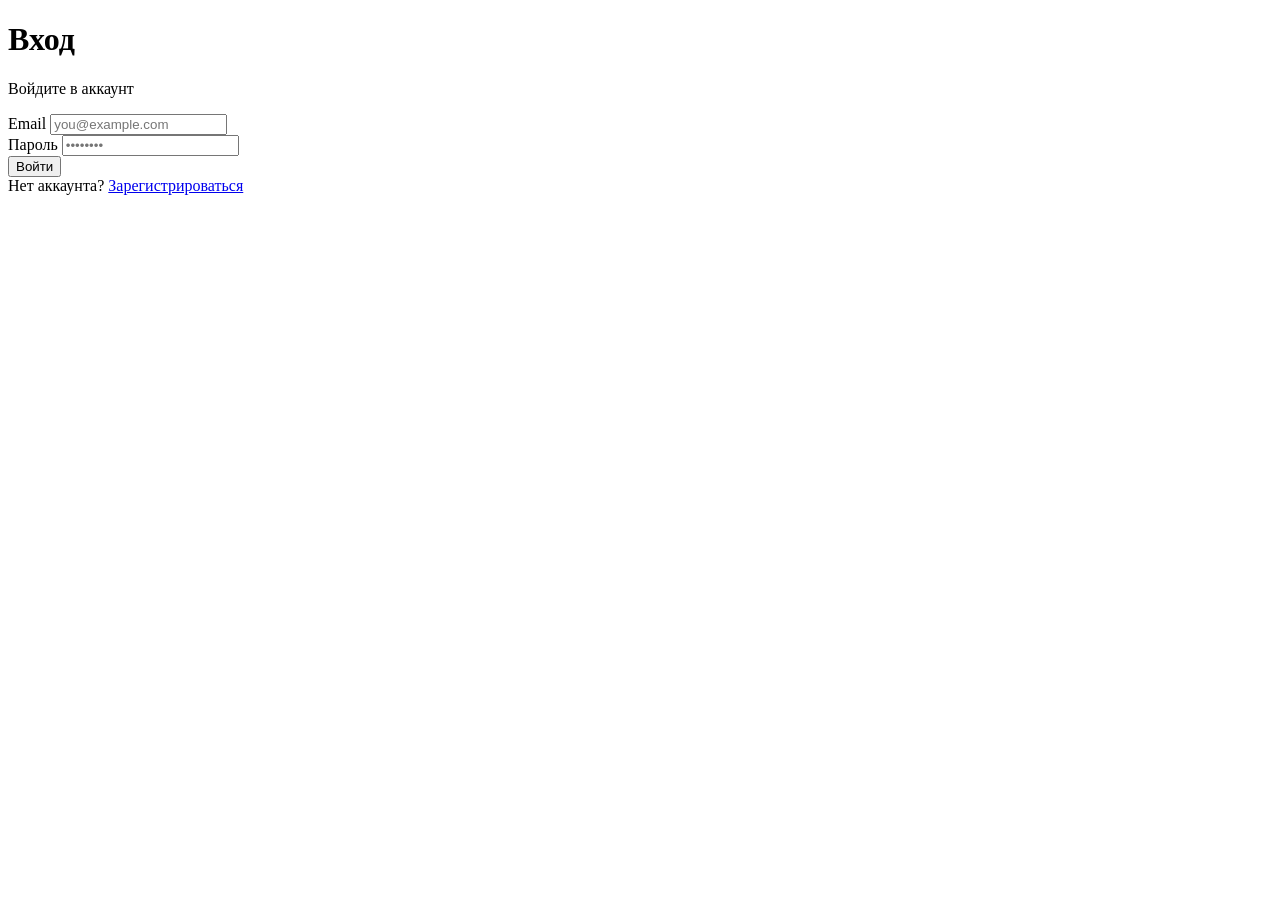
==== authorization.html @ 345934a7 "Add files via upload" ====
<!doctype html>
<html lang="ru">
  <head>
    <meta charset="UTF-8" />
    <meta
      name="viewport"
      content="width=device-width, initial-scale=1.0, maximum-scale=1.0, user-scalable=no"
    />
    <title>Вход</title>

    <link rel="preconnect" href="https://fonts.googleapis.com" />
    <link rel="preconnect" href="https://fonts.gstatic.com" crossorigin />
    <link
      href="https://fonts.googleapis.com/css2?family=Inter:wght@400;500;600;700&display=swap"
      rel="stylesheet"
    />

    <link rel="stylesheet" href="../css/normalize.css" />
    <link rel="stylesheet" href="../css/variables.css" />
    <link rel="stylesheet" href="../css/base.css" />
    <link rel="stylesheet" href="../css/components.css" />
    <link rel="stylesheet" href="../css/auth.css" />
    <link rel="stylesheet" href="../css/responsive.css" />
  </head>
  <body>
    <main class="auth">
      <header class="auth__header">
        <h1 class="auth__title">Вход</h1>
        <p class="auth__subtitle">Войдите в аккаунт</p>
      </header>

      <form class="auth__form" action="#" method="post" novalidate>
        <div class="field">
          <label class="field__label" for="login-email">Email</label>
          <input
            class="field__input"
            type="email"
            id="login-email"
            name="email"
            placeholder="you@example.com"
            autocomplete="email"
            required
          />
        </div>

        <div class="field">
          <label class="field__label" for="login-password">Пароль</label>
          <input
            class="field__input"
            type="password"
            id="login-password"
            name="password"
            placeholder="••••••••"
            autocomplete="current-password"
            required
          />
        </div>

        <button class="btn btn--primary" type="submit">Войти</button>
      </form>

      <footer class="auth__footer">
        Нет аккаунта?
        <a class="auth__link" href="registration.html">Зарегистрироваться</a>
      </footer>
    </main>
  </body>
</html>
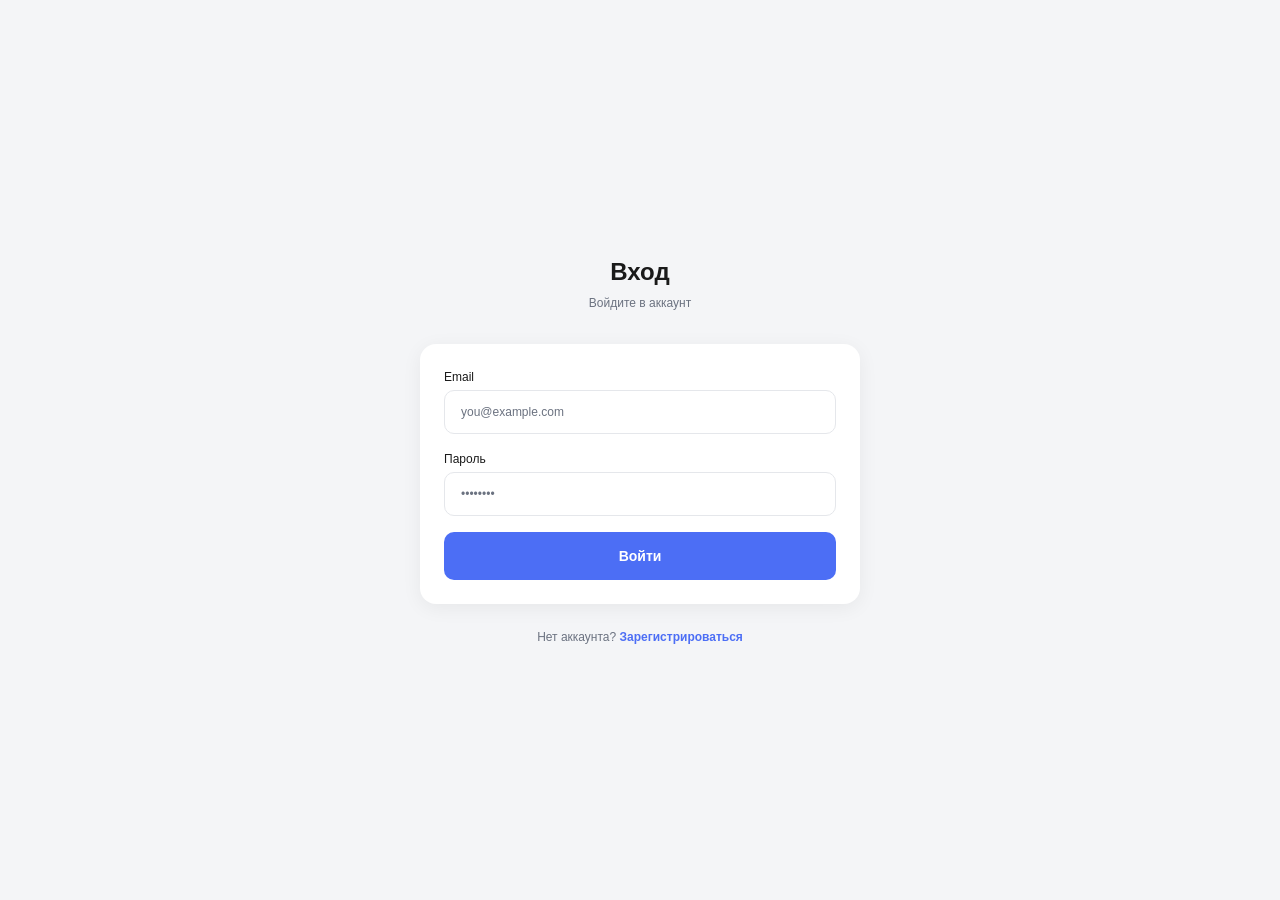
==== commit 281a6e07: "сss больше не отваливается" ====
--- a/authorization.html
+++ b/authorization.html
@@ -15,12 +15,12 @@
       rel="stylesheet"
     />
 
-    <link rel="stylesheet" href="../css/normalize.css" />
-    <link rel="stylesheet" href="../css/variables.css" />
-    <link rel="stylesheet" href="../css/base.css" />
-    <link rel="stylesheet" href="../css/components.css" />
-    <link rel="stylesheet" href="../css/auth.css" />
-    <link rel="stylesheet" href="../css/responsive.css" />
+    <link rel="stylesheet" href="normalize.css" />
+    <link rel="stylesheet" href="variables.css" />
+    <link rel="stylesheet" href="base.css" />
+    <link rel="stylesheet" href="components.css" />
+    <link rel="stylesheet" href="auth.css" />
+    <link rel="stylesheet" href="responsive.css" />
   </head>
   <body>
     <main class="auth">
--- a/variables.css
+++ b/variables.css
@@ -0,0 +1,30 @@
+/* цвета, размеры, шрифты, отступы */
+:root {
+  --font-main:
+    "Inter", -apple-system, BlinkMacSystemFont, "Segoe UI", sans-serif;
+
+  --fs-h1: 1rem; /* 16px заголовки колонок */
+  --fs-h2: 0.875rem; /* 14px  заголовки карточек */
+  --fs-body: 0.75rem; /* 12px  метаданные и текст */
+  --fs-small: 0.6875rem; /* 11px  мелкий текст */
+
+  --color-bg: #f4f5f7;
+  --color-surface: #ffffff;
+  --color-primary: #4c6ef5;
+  --color-primary-hover: #3b5bdb;
+  --color-text: #1a1a1a;
+  --color-text-muted: #6b7280;
+  --color-border: #e5e7eb;
+  --color-error: #e03131;
+  --color-success: #2f9e44;
+
+  --space-xs: 0.25rem;
+  --space-sm: 0.5rem;
+  --space-md: 1rem;
+  --space-lg: 1.5rem;
+  --space-xl: 2rem;
+
+  --radius-sm: 6px;
+  --radius-md: 10px;
+  --radius-lg: 16px;
+}
--- a/base.css
+++ b/base.css
@@ -0,0 +1,45 @@
+/* body, типографика, ссылки, img */
+body {
+  font-family: var(--font-main);
+  font-size: var(--fs-body);
+  font-weight: 400;
+  color: var(--color-text);
+  background-color: var(--color-bg);
+}
+
+h1 {
+  font-size: var(--fs-h1);
+  font-weight: 700;
+  text-transform: uppercase;
+  letter-spacing: 0.05em;
+  color: var(--color-text);
+}
+
+h2 {
+  font-size: var(--fs-h2);
+  font-weight: 600;
+  color: var(--color-text);
+}
+
+p,
+span,
+label,
+small {
+  font-size: var(--fs-body);
+  font-weight: 400;
+  color: var(--color-text-muted);
+}
+
+a {
+  color: var(--color-primary);
+  transition: color 0.2s ease;
+}
+
+a:hover {
+  color: var(--color-primary-hover);
+}
+
+img {
+  max-width: 100%;
+  height: auto;
+}
--- a/components.css
+++ b/components.css
@@ -0,0 +1,173 @@
+/* Кнопки, поля, карточки, меню */
+
+.field {
+  display: flex;
+  flex-direction: column;
+  gap: var(--space-xs);
+  margin-bottom: var(--space-md);
+}
+
+.field__label {
+  font-size: var(--fs-body);
+  font-weight: 500;
+  color: var(--color-text);
+}
+
+.field__input {
+  width: 100%;
+  padding: 0.75rem 1rem;
+  font-size: var(--fs-body);
+  color: var(--color-text);
+  background-color: var(--color-surface);
+  border: 1px solid var(--color-border);
+  border-radius: var(--radius-md);
+  transition:
+    border-color 0.2s ease,
+    box-shadow 0.2s ease;
+}
+
+.field__input:focus {
+  outline: none;
+  border-color: var(--color-primary);
+  box-shadow: 0 0 0 3px rgba(76, 110, 245, 0.15);
+}
+
+.field__input::placeholder {
+  color: var(--color-text-muted);
+}
+
+.field__error {
+  font-size: var(--fs-small);
+  color: var(--color-error);
+}
+
+
+.btn {
+  display: inline-flex;
+  align-items: center;
+  justify-content: center;
+  width: 100%;
+  padding: 0.85rem 1.25rem;
+  font-size: var(--fs-h2);
+  font-weight: 600;
+  border-radius: var(--radius-md);
+  transition:
+    background-color 0.2s ease,
+    transform 0.1s ease;
+}
+
+.btn:active {
+  transform: scale(0.98);
+}
+
+.btn--primary {
+  color: #fff;
+  background-color: var(--color-primary);
+}
+
+.btn--primary:hover {
+  background-color: var(--color-primary-hover);
+}
+
+.btn--ghost {
+  color: var(--color-primary);
+  background-color: transparent;
+  border: 1px solid var(--color-border);
+}
+
+.btn--ghost:hover {
+  background-color: rgba(76, 110, 245, 0.05);
+}
+
+
+.card {
+  padding: var(--space-lg);
+  background-color: var(--color-surface);
+  border-radius: var(--radius-lg);
+  box-shadow: 0 4px 20px rgba(0, 0, 0, 0.06);
+}
+
+
+.task-card__menu {
+  position: relative;
+  flex: 0 0 auto;
+  margin-left: auto;
+}
+
+.task-card__menu-toggle {
+  display: none;
+}
+
+.task-card__menu-btn {
+  display: flex;
+  align-items: center;
+  justify-content: center;
+  width: 24px;
+  height: 24px;
+  border-radius: var(--radius-sm);
+  color: var(--color-text-muted);
+  cursor: pointer;
+  transition:
+    background-color 0.2s ease,
+    color 0.2s ease;
+}
+
+.task-card__menu-btn:hover {
+  background-color: var(--color-bg);
+  color: var(--color-text);
+}
+
+.task-card__menu-dots {
+  display: block;
+  font-size: 1.25rem;
+  line-height: 1;
+  letter-spacing: 0.05em;
+}
+
+.task-card__menu-list {
+  position: absolute;
+  top: calc(100% + var(--space-xs));
+  right: 0;
+  z-index: 10;
+  min-width: 140px;
+  padding: var(--space-xs);
+  background-color: var(--color-surface);
+  border: 1px solid var(--color-border);
+  border-radius: var(--radius-md);
+  box-shadow: 0 4px 20px rgba(0, 0, 0, 0.06);
+
+  opacity: 0;
+  visibility: hidden;
+  transform: translateY(-4px);
+  transition:
+    opacity 0.2s ease,
+    transform 0.2s ease,
+    visibility 0.2s;
+}
+
+.task-card__menu-toggle:checked ~ .task-card__menu-list {
+  opacity: 1;
+  visibility: visible;
+  transform: translateY(0);
+}
+
+.task-card__menu-item {
+  display: block;
+  width: 100%;
+  padding: var(--space-sm) var(--space-md);
+  font-size: var(--fs-body);
+  font-weight: 500;
+  text-align: left;
+  color: var(--color-text);
+  border-radius: var(--radius-sm);
+  cursor: pointer;
+  transition: background-color 0.2s ease;
+}
+
+.task-card__menu-item:hover {
+  background-color: var(--color-bg);
+}
+
+.task-card__menu-item--danger {
+  color: var(--color-error);
+}
--- a/auth.css
+++ b/auth.css
@@ -0,0 +1,48 @@
+/* Экраны входа/регистрации */
+.auth {
+  display: flex;
+  flex-direction: column;
+  align-items: center;
+  justify-content: center;
+  min-height: 100vh;
+  padding: var(--space-md);
+}
+
+.auth__header {
+  text-align: center;
+  margin-bottom: var(--space-xl);
+}
+
+.auth__title {
+  font-size: 1.5rem;
+  font-weight: 700;
+  text-transform: none;
+  letter-spacing: normal;
+  margin-bottom: var(--space-xs);
+}
+
+.auth__subtitle {
+  font-size: var(--fs-body);
+  color: var(--color-text-muted);
+}
+
+.auth__form {
+  width: 100%;
+  max-width: 400px;
+  padding: var(--space-lg);
+  background-color: var(--color-surface);
+  border-radius: var(--radius-lg);
+  box-shadow: 0 4px 20px rgba(0, 0, 0, 0.06);
+}
+
+.auth__footer {
+  margin-top: var(--space-lg);
+  text-align: center;
+  font-size: var(--fs-body);
+  color: var(--color-text-muted);
+}
+
+.auth__link {
+  font-weight: 600;
+  color: var(--color-primary);
+}
--- a/responsive.css
+++ b/responsive.css
@@ -0,0 +1,29 @@
+/* Все @media */
+
+@media (min-width: 768px) {
+  .auth__form {
+    max-width: 440px;
+  }
+
+  .board__columns {
+    flex-direction: row;
+    align-items: flex-start;
+  }
+
+  .column {
+    flex: 1 1 0;
+    min-width: 0;
+  }
+}
+
+
+@media (min-width: 1024px) {
+  .auth {
+    padding: var(--space-xl);
+  }
+
+  .board__columns {
+    gap: var(--space-lg);
+    padding: var(--space-lg);
+  }
+}
